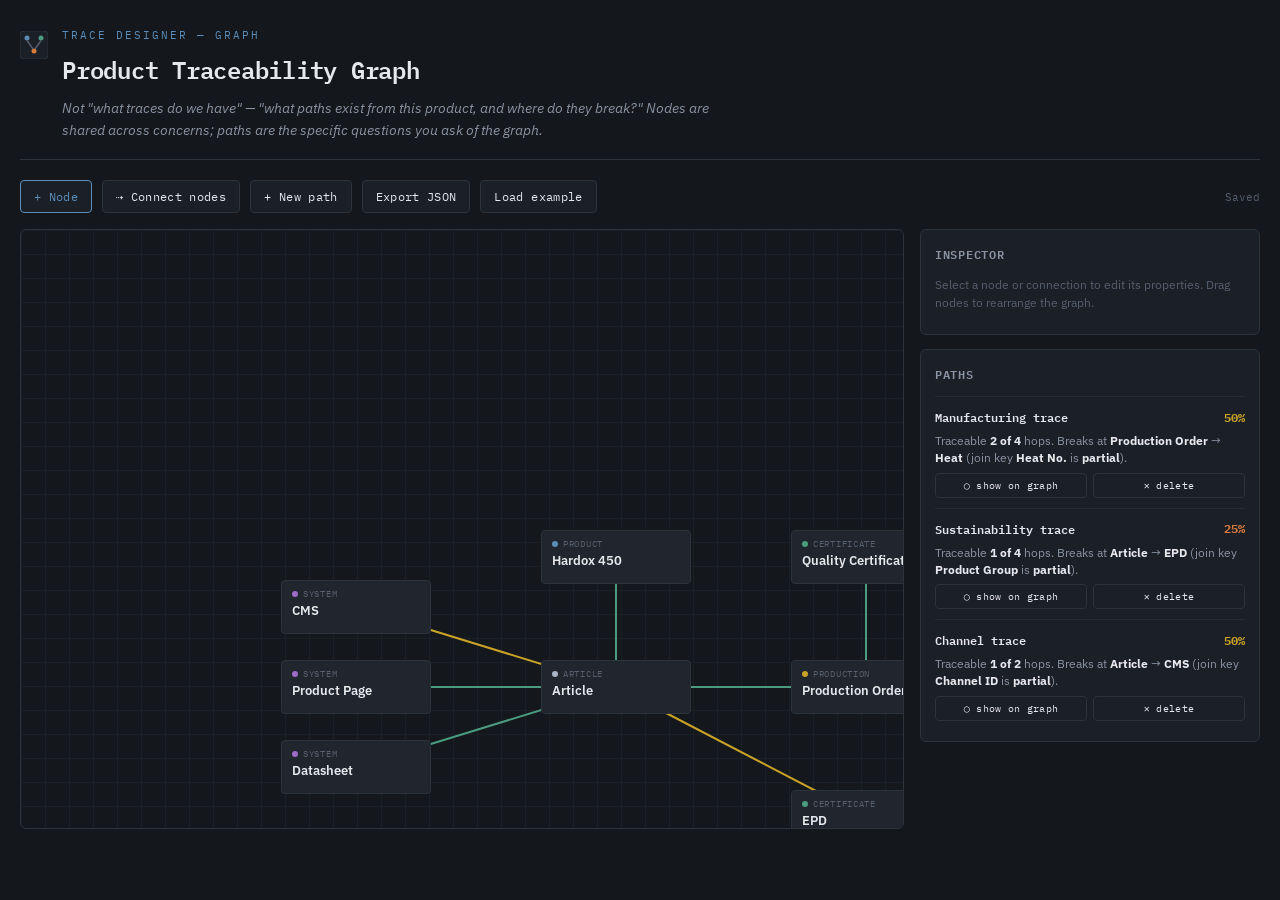
==== index.html @ ad14f05a "tool version 1" ====
<!DOCTYPE html>
<html lang="en">
<head>
<meta charset="UTF-8">
<meta name="viewport" content="width=device-width, initial-scale=1.0">
<meta name="robots" content="noindex, nofollow">
<title>Product Traceability Designer</title>
<link rel="preconnect" href="https://fonts.googleapis.com">
<link href="https://fonts.googleapis.com/css2?family=IBM+Plex+Mono:wght@400;500;600;700&family=IBM+Plex+Sans:wght@400;500;600&display=swap" rel="stylesheet">
<link rel="stylesheet" href="css/styles.css">
<link rel="icon" href="assets/logo.svg">
</head>
<body>
<div class="app">
  <header class="letterhead">
    <img class="logo" src="assets/logo.svg" alt="">
    <div>
      <div class="eyebrow">Trace Designer — Graph</div>
      <h1>Product Traceability Graph</h1>
      <p class="question">Not "what traces do we have" — "what paths exist from this product, and where do they break?" Nodes are shared across concerns; paths are the specific questions you ask of the graph.</p>
    </div>
  </header>

  <div class="toolbar">
    <button id="addNodeBtn" class="btn-primary">+ Node</button>
    <button id="connectBtn">⇢ Connect nodes</button>
    <button id="newPathBtn">+ New path</button>
    <button id="exportBtn">Export JSON</button>
    <button id="resetBtn">Load example</button>
    <span class="hint" id="modeHint"></span>
    <span class="save-status" id="saveStatus">Saved</span>
  </div>

  <div class="layout">
    <div id="canvasWrap">
      <div id="canvasInner">
        <svg id="svg"></svg>
        <div id="nodesLayer"></div>
      </div>
    </div>

    <aside>
      <div class="panel" id="inspectorPanel"></div>
      <div class="panel" id="pathsPanel"></div>
    </aside>
  </div>
</div>

<script type="module" src="js/app.js"></script>
</body>
</html>
---- css/styles.css ----
:root {
  --bg: #14171C; --panel: #1B1F26; --panel-raised: #21262E; --line: #2D333B; --line-soft: #262B33;
  --text: #E6E8EB; --text-muted: #8B94A3; --text-faint: #565F6D;
  --traced: #4A9B7F; --traced-bg: rgba(74,155,127,0.14);
  --partial: #C9A227; --partial-bg: rgba(201,162,39,0.14);
  --gap: #D97A3D; --gap-bg: rgba(217,122,61,0.16);
  --unknown: #5B6472; --unknown-bg: rgba(91,100,114,0.16);
  --accent: #5B8DB8;
}
* { box-sizing: border-box; }
html, body { margin: 0; background: var(--bg); color: var(--text); font-family: 'IBM Plex Sans', sans-serif; }
::selection { background: var(--accent); color: #0D0F12; }
.app { max-width: 1400px; margin: 0 auto; padding: 28px 20px 60px; }

.letterhead { border-bottom: 1px solid var(--line); padding-bottom: 18px; margin-bottom: 20px; display: flex; align-items: flex-start; gap: 14px; }
.letterhead .logo { width: 28px; height: 28px; margin-top: 3px; flex: 0 0 auto; }
.eyebrow { font-family: 'IBM Plex Mono', monospace; font-size: 11px; letter-spacing: .18em; color: var(--accent); text-transform: uppercase; margin-bottom: 8px; }
h1 { font-family: 'IBM Plex Mono', monospace; font-weight: 600; font-size: 24px; margin: 0 0 10px; letter-spacing: -0.01em; }
.question { font-size: 13.5px; line-height: 1.6; color: var(--text-muted); max-width: 680px; margin: 0; font-style: italic; }

.toolbar { display: flex; align-items: center; gap: 10px; margin-bottom: 16px; flex-wrap: wrap; }
button { font-family: 'IBM Plex Mono', monospace; font-size: 11.5px; letter-spacing: .03em; background: var(--panel); color: var(--text); border: 1px solid var(--line); border-radius: 4px; padding: 8px 13px; cursor: pointer; transition: border-color .15s, background .15s; }
button:hover { border-color: var(--accent); background: var(--panel-raised); }
button:focus-visible, input:focus-visible, select:focus-visible, textarea:focus-visible { outline: 2px solid var(--accent); outline-offset: 1px; }
.btn-primary { border-color: var(--accent); color: var(--accent); }
.btn-active { border-color: var(--gap); color: var(--gap); background: var(--gap-bg); }
.save-status { margin-left: auto; font-family: 'IBM Plex Mono', monospace; font-size: 11px; color: var(--text-faint); }
.hint { font-family: 'IBM Plex Mono', monospace; font-size: 11px; color: var(--gap); align-self: center; }

.layout { display: flex; gap: 16px; align-items: flex-start; }
#canvasWrap {
  flex: 1; min-width: 0; height: 600px; overflow: auto; border: 1px solid var(--line); border-radius: 6px;
  background:
    linear-gradient(var(--panel) 1px, transparent 1px) 0 0/24px 24px,
    linear-gradient(90deg, var(--panel) 1px, transparent 1px) 0 0/24px 24px,
    var(--bg);
}
#canvasInner { position: relative; width: 1300px; height: 760px; }
svg { position: absolute; top: 0; left: 0; width: 100%; height: 100%; z-index: 0; }

.node {
  position: absolute; width: 150px; min-height: 54px; background: var(--panel-raised);
  border: 1px solid var(--line); border-radius: 4px; padding: 7px 10px; z-index: 1; cursor: grab;
  user-select: none;
}
.node:active { cursor: grabbing; }
.node .n-type { font-family: 'IBM Plex Mono', monospace; font-size: 9px; letter-spacing: .08em; text-transform: uppercase; display: flex; align-items: center; gap: 5px; color: var(--text-faint); margin-bottom: 3px; }
.n-dot { width: 6px; height: 6px; border-radius: 50%; flex: 0 0 auto; }
.node .n-label { font-size: 12.5px; font-weight: 600; line-height: 1.3; color: var(--text); }
.node.selected { border-color: var(--accent); box-shadow: 0 0 0 1px var(--accent); }
.node.pending-connect { border-color: var(--gap); border-style: dashed; box-shadow: 0 0 0 1px var(--gap); }
.node.dimmed { opacity: .28; }
.node.in-path { border-color: var(--accent); box-shadow: 0 0 0 1px var(--accent); }
.node .n-order {
  position: absolute; top: -9px; left: -9px; width: 20px; height: 20px; border-radius: 50%; background: var(--accent);
  color: #0D0F12; font-family: 'IBM Plex Mono', monospace; font-size: 10px; font-weight: 700;
  display: flex; align-items: center; justify-content: center;
}

.edge-hit { fill: none; stroke: transparent; stroke-width: 14; cursor: pointer; }
.edge-line { fill: none; stroke-width: 2; pointer-events: none; transition: opacity .15s; }
.edge-line.selected { stroke-width: 3; }
.edge-line.in-path { stroke-width: 3.5; }
.edge-line.dimmed { opacity: .18; }
.edge-status-traced { stroke: var(--traced); }
.edge-status-partial { stroke: var(--partial); }
.edge-status-gap { stroke: var(--gap); }
.edge-status-unknown { stroke: var(--unknown); stroke-dasharray: 5 4; }

aside { width: 340px; flex: 0 0 340px; display: flex; flex-direction: column; gap: 14px; }
.panel { border: 1px solid var(--line); border-radius: 6px; background: var(--panel); padding: 14px 14px 10px; }
.panel h2 { font-family: 'IBM Plex Mono', monospace; font-size: 12px; letter-spacing: .06em; text-transform: uppercase; color: var(--text-muted); margin: 0 0 12px; font-weight: 600; }
.field { margin-bottom: 10px; }
.field label { display: block; font-family: 'IBM Plex Mono', monospace; font-size: 10px; color: var(--text-faint); letter-spacing: .04em; margin-bottom: 4px; text-transform: uppercase; }
.field input, .field select, .field textarea { width: 100%; background: var(--panel-raised); border: 1px solid var(--line-soft); border-radius: 3px; color: var(--text); font-family: 'IBM Plex Sans', sans-serif; font-size: 12.5px; padding: 6px 8px; }
.field textarea { resize: vertical; min-height: 44px; font-family: 'IBM Plex Sans', sans-serif; }
.empty-note { font-size: 12px; color: var(--text-faint); line-height: 1.5; }
.del-btn { font-size: 11px; color: var(--gap); border-color: var(--gap); width: 100%; margin-top: 2px; }

.path-row { border-top: 1px solid var(--line-soft); padding: 10px 0; }
.path-row:first-child { border-top: none; }
.path-name-row { display: flex; align-items: center; gap: 8px; margin-bottom: 5px; }
.path-name { font-family: 'IBM Plex Mono', monospace; font-size: 12px; font-weight: 600; flex: 1; }
.path-score { font-family: 'IBM Plex Mono', monospace; font-size: 12px; font-weight: 700; }
.path-detail { font-size: 11.5px; line-height: 1.5; color: var(--text-muted); margin-bottom: 6px; }
.path-detail b { color: var(--text); }
.path-actions { display: flex; gap: 6px; }
.path-actions button { font-size: 10px; padding: 5px 9px; flex: 1; }

.draft-box { border: 1px dashed var(--gap); border-radius: 5px; padding: 10px; margin-bottom: 10px; }
.draft-box input { width: 100%; margin-bottom: 8px; }
.draft-list { font-family: 'IBM Plex Mono', monospace; font-size: 11px; color: var(--text-muted); margin-bottom: 8px; line-height: 1.6; }
.draft-actions { display: flex; gap: 6px; }
.draft-actions button { flex: 1; font-size: 11px; }

@media (max-width: 980px) {
  .layout { flex-direction: column; }
  aside { width: 100%; flex: none; }
  #canvasWrap { height: 460px; }
}
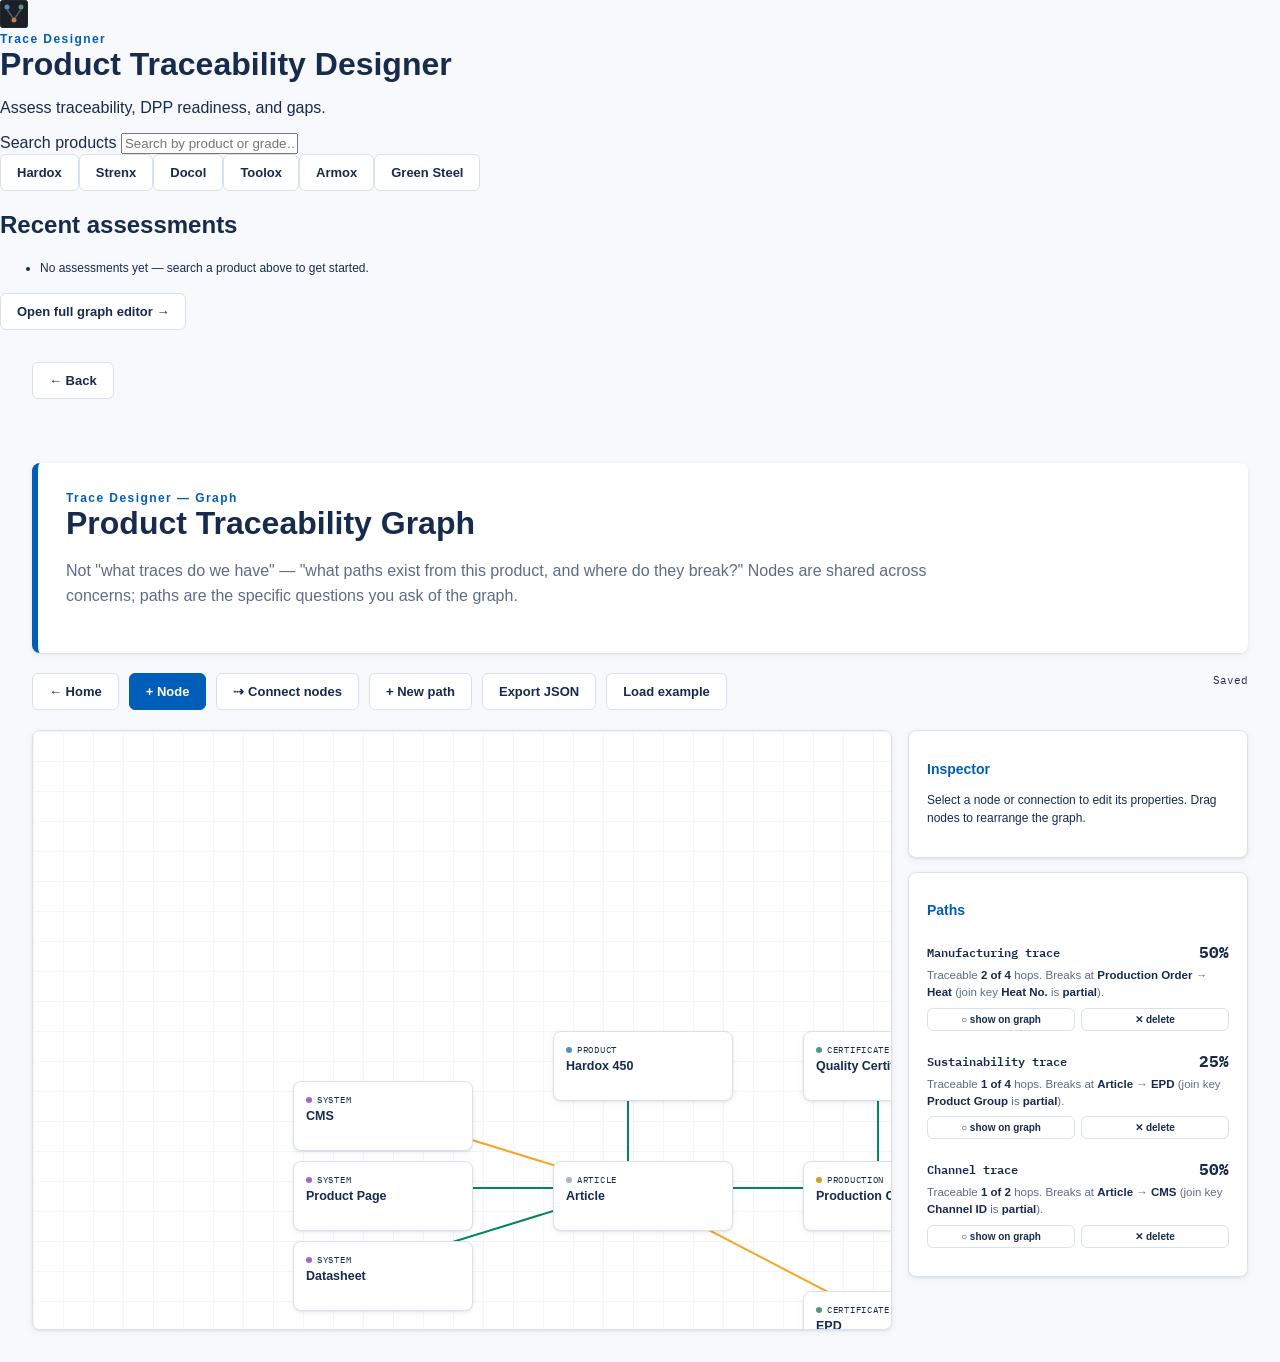
==== commit d99321ba: "new first screen" ====
--- a/index.html
+++ b/index.html
@@ -11,38 +11,78 @@
 <link rel="icon" href="assets/logo.svg">
 </head>
 <body>
-<div class="app">
-  <header class="letterhead">
+
+<!-- HOME: assessment-first landing screen -->
+<div id="homeView" class="view">
+  <header class="hero">
     <img class="logo" src="assets/logo.svg" alt="">
     <div>
-      <div class="eyebrow">Trace Designer — Graph</div>
-      <h1>Product Traceability Graph</h1>
-      <p class="question">Not "what traces do we have" — "what paths exist from this product, and where do they break?" Nodes are shared across concerns; paths are the specific questions you ask of the graph.</p>
+      <div class="eyebrow">Trace Designer</div>
+      <h1>Product Traceability Designer</h1>
+      <p class="tagline">Assess traceability, DPP readiness, and gaps.</p>
     </div>
   </header>
 
-  <div class="toolbar">
-    <button id="addNodeBtn" class="btn-primary">+ Node</button>
-    <button id="connectBtn">⇢ Connect nodes</button>
-    <button id="newPathBtn">+ New path</button>
-    <button id="exportBtn">Export JSON</button>
-    <button id="resetBtn">Load example</button>
-    <span class="hint" id="modeHint"></span>
-    <span class="save-status" id="saveStatus">Saved</span>
+  <div class="search-block">
+    <label for="productSearch">Search products</label>
+    <input id="productSearch" type="text" placeholder="Search by product or grade…" autocomplete="off">
+    <div id="familyChips" class="chip-row"></div>
+    <div id="searchResults" class="result-list"></div>
   </div>
 
-  <div class="layout">
-    <div id="canvasWrap">
-      <div id="canvasInner">
-        <svg id="svg"></svg>
-        <div id="nodesLayer"></div>
+  <div class="recent-block">
+    <h2>Recent assessments</h2>
+    <ul id="recentList" class="recent-list"></ul>
+  </div>
+
+  <div class="home-footer">
+    <button id="openGraphDirectBtn">Open full graph editor →</button>
+  </div>
+</div>
+
+<!-- ASSESSMENT: score cards for one product -->
+<div id="assessmentView" class="view hidden">
+  <div class="app">
+    <button id="backHomeBtn" class="back-btn">← Back</button>
+    <div id="assessmentContent"></div>
+  </div>
+</div>
+
+<!-- GRAPH: the editor, reached from assessment (or directly, if you want) -->
+<div id="graphView" class="view hidden">
+  <div class="app">
+    <header class="letterhead">
+      <div>
+        <div class="eyebrow">Trace Designer — Graph</div>
+        <h1>Product Traceability Graph</h1>
+        <p class="question">Not "what traces do we have" — "what paths exist from this product, and where do they break?" Nodes are shared across concerns; paths are the specific questions you ask of the graph.</p>
       </div>
+    </header>
+
+    <div class="toolbar">
+      <button id="backToHomeBtn" class="back-btn">← Home</button>
+      <button id="addNodeBtn" class="btn-primary">+ Node</button>
+      <button id="connectBtn">⇢ Connect nodes</button>
+      <button id="newPathBtn">+ New path</button>
+      <button id="exportBtn">Export JSON</button>
+      <button id="resetBtn">Load example</button>
+      <span class="hint" id="modeHint"></span>
+      <span class="save-status" id="saveStatus">Saved</span>
     </div>
 
-    <aside>
-      <div class="panel" id="inspectorPanel"></div>
-      <div class="panel" id="pathsPanel"></div>
-    </aside>
+    <div class="layout">
+      <div id="canvasWrap">
+        <div id="canvasInner">
+          <svg id="svg"></svg>
+          <div id="nodesLayer"></div>
+        </div>
+      </div>
+
+      <aside>
+        <div class="panel" id="inspectorPanel"></div>
+        <div class="panel" id="pathsPanel"></div>
+      </aside>
+    </div>
   </div>
 </div>
 
--- a/css/styles.css
+++ b/css/styles.css
@@ -1,56 +1,159 @@
 :root {
-  --bg: #14171C; --panel: #1B1F26; --panel-raised: #21262E; --line: #2D333B; --line-soft: #262B33;
-  --text: #E6E8EB; --text-muted: #8B94A3; --text-faint: #565F6D;
-  --traced: #4A9B7F; --traced-bg: rgba(74,155,127,0.14);
-  --partial: #C9A227; --partial-bg: rgba(201,162,39,0.14);
-  --gap: #D97A3D; --gap-bg: rgba(217,122,61,0.16);
-  --unknown: #5B6472; --unknown-bg: rgba(91,100,114,0.16);
-  --accent: #5B8DB8;
+  /* SSAB-inspired palette */
+  --ssab-blue: #005EB8;
+  --ssab-blue-dark: #004A91;
+  --ssab-blue-light: #EAF3FB;
+
+  --success: #00875A;
+  --warning: #F5A623;
+  --danger: #D14343;
+  --neutral: #7A869A;
+
+  --bg: #F7F9FC;
+  --surface: #FFFFFF;
+  --surface-alt: #F3F5F8;
+
+  --border: #D9E2EC;
+  --border-strong: #BCCCDC;
+
+  --text: #172B4D;
+  --text-muted: #5E6C84;
+  --text-light: #7A869A;
+
+  --shadow:
+    0 1px 2px rgba(9,30,66,0.08),
+    0 2px 8px rgba(9,30,66,0.05);
+
+  --radius: 8px;
 }
 * { box-sizing: border-box; }
-html, body { margin: 0; background: var(--bg); color: var(--text); font-family: 'IBM Plex Sans', sans-serif; }
+html, body {
+  margin: 0;
+  background: var(--bg);
+  color: var(--text);
+  font-family: "Segoe UI", Arial, sans-serif;
+}
 ::selection { background: var(--accent); color: #0D0F12; }
-.app { max-width: 1400px; margin: 0 auto; padding: 28px 20px 60px; }
-
-.letterhead { border-bottom: 1px solid var(--line); padding-bottom: 18px; margin-bottom: 20px; display: flex; align-items: flex-start; gap: 14px; }
+.app {
+  max-width: 1600px;
+  margin: 0 auto;
+  padding: 32px;
+}
+
+.letterhead {
+  background: white;
+  border-radius: var(--radius);
+  padding: 28px;
+  margin-bottom: 20px;
+  box-shadow: var(--shadow);
+  border-left: 6px solid var(--ssab-blue);
+}
 .letterhead .logo { width: 28px; height: 28px; margin-top: 3px; flex: 0 0 auto; }
-.eyebrow { font-family: 'IBM Plex Mono', monospace; font-size: 11px; letter-spacing: .18em; color: var(--accent); text-transform: uppercase; margin-bottom: 8px; }
-h1 { font-family: 'IBM Plex Mono', monospace; font-weight: 600; font-size: 24px; margin: 0 0 10px; letter-spacing: -0.01em; }
-.question { font-size: 13.5px; line-height: 1.6; color: var(--text-muted); max-width: 680px; margin: 0; font-style: italic; }
-
-.toolbar { display: flex; align-items: center; gap: 10px; margin-bottom: 16px; flex-wrap: wrap; }
-button { font-family: 'IBM Plex Mono', monospace; font-size: 11.5px; letter-spacing: .03em; background: var(--panel); color: var(--text); border: 1px solid var(--line); border-radius: 4px; padding: 8px 13px; cursor: pointer; transition: border-color .15s, background .15s; }
-button:hover { border-color: var(--accent); background: var(--panel-raised); }
+.eyebrow {
+  color: var(--ssab-blue);
+  font-size: 12px;
+  font-weight: 700;
+  letter-spacing: 0.12em;
+}
+h1 {
+  font-size: 32px;
+  font-weight: 700;
+  color: var(--text);
+  margin: 0 0 8px 0;
+}
+.question {
+  color: var(--text-muted);
+  max-width: 900px;
+  line-height: 1.6;
+}
+
+.toolbar { display: flex; gap: 10px; margin-bottom: 20px; flex-wrap: wrap; }
+button {
+  background: white;
+  color: var(--text);
+  border: 1px solid var(--border);
+  border-radius: 6px;
+  padding: 10px 16px;
+  cursor: pointer;
+  transition: all .2s ease;
+  font-size: 13px;
+  font-weight: 600;
+}
+
+button:hover {
+  border-color: var(--ssab-blue);
+}
+
 button:focus-visible, input:focus-visible, select:focus-visible, textarea:focus-visible { outline: 2px solid var(--accent); outline-offset: 1px; }
-.btn-primary { border-color: var(--accent); color: var(--accent); }
-.btn-active { border-color: var(--gap); color: var(--gap); background: var(--gap-bg); }
+
+.btn-primary {
+  background: var(--ssab-blue);
+  color: white;
+  border-color: var(--ssab-blue);
+}
+
+.btn-primary:hover {
+  background: var(--ssab-blue-dark);
+}
+
+.btn-active {
+  background: var(--ssab-blue-light);
+  color: var(--ssab-blue);
+  border-color: var(--ssab-blue);
+}
+
 .save-status { margin-left: auto; font-family: 'IBM Plex Mono', monospace; font-size: 11px; color: var(--text-faint); }
 .hint { font-family: 'IBM Plex Mono', monospace; font-size: 11px; color: var(--gap); align-self: center; }
 
 .layout { display: flex; gap: 16px; align-items: flex-start; }
 #canvasWrap {
-  flex: 1; min-width: 0; height: 600px; overflow: auto; border: 1px solid var(--line); border-radius: 6px;
+  flex: 1; min-width: 0; height: 600px; overflow: auto;
+  background: white;
+  border: 1px solid var(--border);
+  border-radius: var(--radius);
+  box-shadow: var(--shadow);
+}
+
+#canvasInner {
+  position: relative; width: 1300px; height: 760px;
   background:
-    linear-gradient(var(--panel) 1px, transparent 1px) 0 0/24px 24px,
-    linear-gradient(90deg, var(--panel) 1px, transparent 1px) 0 0/24px 24px,
-    var(--bg);
-}
-#canvasInner { position: relative; width: 1300px; height: 760px; }
+    linear-gradient(#f3f5f8 1px, transparent 1px),
+    linear-gradient(90deg, #f3f5f8 1px, transparent 1px);
+  background-size: 30px 30px;
+}
+
 svg { position: absolute; top: 0; left: 0; width: 100%; height: 100%; z-index: 0; }
 
 .node {
-  position: absolute; width: 150px; min-height: 54px; background: var(--panel-raised);
-  border: 1px solid var(--line); border-radius: 4px; padding: 7px 10px; z-index: 1; cursor: grab;
+  position: absolute;
+  width: 180px;
+  min-height: 70px;
+  background: white;
+  border: 1px solid var(--border);
+  border-radius: var(--radius);
+  box-shadow: var(--shadow);
+  padding: 12px;
+  z-index: 1;
+  cursor: grab;
   user-select: none;
+}
+.node:hover {
+  border-color: var(--ssab-blue);
 }
 .node:active { cursor: grabbing; }
 .node .n-type { font-family: 'IBM Plex Mono', monospace; font-size: 9px; letter-spacing: .08em; text-transform: uppercase; display: flex; align-items: center; gap: 5px; color: var(--text-faint); margin-bottom: 3px; }
 .n-dot { width: 6px; height: 6px; border-radius: 50%; flex: 0 0 auto; }
 .node .n-label { font-size: 12.5px; font-weight: 600; line-height: 1.3; color: var(--text); }
-.node.selected { border-color: var(--accent); box-shadow: 0 0 0 1px var(--accent); }
+.node.selected {
+  border-color: var(--ssab-blue);
+  box-shadow:
+    0 0 0 3px rgba(0,94,184,.15);
+}
 .node.pending-connect { border-color: var(--gap); border-style: dashed; box-shadow: 0 0 0 1px var(--gap); }
 .node.dimmed { opacity: .28; }
-.node.in-path { border-color: var(--accent); box-shadow: 0 0 0 1px var(--accent); }
+.node.in-path {
+  border-left: 5px solid var(--ssab-blue);
+}
 .node .n-order {
   position: absolute; top: -9px; left: -9px; width: 20px; height: 20px; border-radius: 50%; background: var(--accent);
   color: #0D0F12; font-family: 'IBM Plex Mono', monospace; font-size: 10px; font-weight: 700;
@@ -62,14 +165,46 @@
 .edge-line.selected { stroke-width: 3; }
 .edge-line.in-path { stroke-width: 3.5; }
 .edge-line.dimmed { opacity: .18; }
-.edge-status-traced { stroke: var(--traced); }
-.edge-status-partial { stroke: var(--partial); }
-.edge-status-gap { stroke: var(--gap); }
-.edge-status-unknown { stroke: var(--unknown); stroke-dasharray: 5 4; }
+.edge-status-traced { stroke: var(--success); }
+.edge-status-partial { stroke: var(--warning); }
+.edge-status-gap { stroke: var(--danger); }
+.edge-status-unknown { stroke: var(--neutral); stroke-dasharray: 6 6; }
 
 aside { width: 340px; flex: 0 0 340px; display: flex; flex-direction: column; gap: 14px; }
-.panel { border: 1px solid var(--line); border-radius: 6px; background: var(--panel); padding: 14px 14px 10px; }
-.panel h2 { font-family: 'IBM Plex Mono', monospace; font-size: 12px; letter-spacing: .06em; text-transform: uppercase; color: var(--text-muted); margin: 0 0 12px; font-weight: 600; }
+.panel {
+  background: white;
+  border: 1px solid var(--border);
+  border-radius: var(--radius);
+  box-shadow: var(--shadow);
+  padding: 18px;
+}
+
+.panel h2 {
+  color: var(--ssab-blue);
+  font-size: 14px;
+  margin-bottom: 14px;
+}
+
+.metric-card {
+  background: white;
+  border-radius: var(--radius);
+  border: 1px solid var(--border);
+
+  padding: 16px;
+  box-shadow: var(--shadow);
+}
+
+.metric-value {
+  font-size: 32px;
+  font-weight: 700;
+  color: var(--ssab-blue);
+}
+
+.metric-label {
+  color: var(--text-muted);
+  font-size: 12px;
+}
+
 .field { margin-bottom: 10px; }
 .field label { display: block; font-family: 'IBM Plex Mono', monospace; font-size: 10px; color: var(--text-faint); letter-spacing: .04em; margin-bottom: 4px; text-transform: uppercase; }
 .field input, .field select, .field textarea { width: 100%; background: var(--panel-raised); border: 1px solid var(--line-soft); border-radius: 3px; color: var(--text); font-family: 'IBM Plex Sans', sans-serif; font-size: 12.5px; padding: 6px 8px; }
@@ -81,7 +216,10 @@
 .path-row:first-child { border-top: none; }
 .path-name-row { display: flex; align-items: center; gap: 8px; margin-bottom: 5px; }
 .path-name { font-family: 'IBM Plex Mono', monospace; font-size: 12px; font-weight: 600; flex: 1; }
-.path-score { font-family: 'IBM Plex Mono', monospace; font-size: 12px; font-weight: 700; }
+.path-score { font-family: 'IBM Plex Mono', monospace; font-size: 16px; font-weight: 700; }
+.score-good { color: var(--success); }
+.score-medium { color: var(--warning); }
+.score-poor { color: var(--danger); }
 .path-detail { font-size: 11.5px; line-height: 1.5; color: var(--text-muted); margin-bottom: 6px; }
 .path-detail b { color: var(--text); }
 .path-actions { display: flex; gap: 6px; }
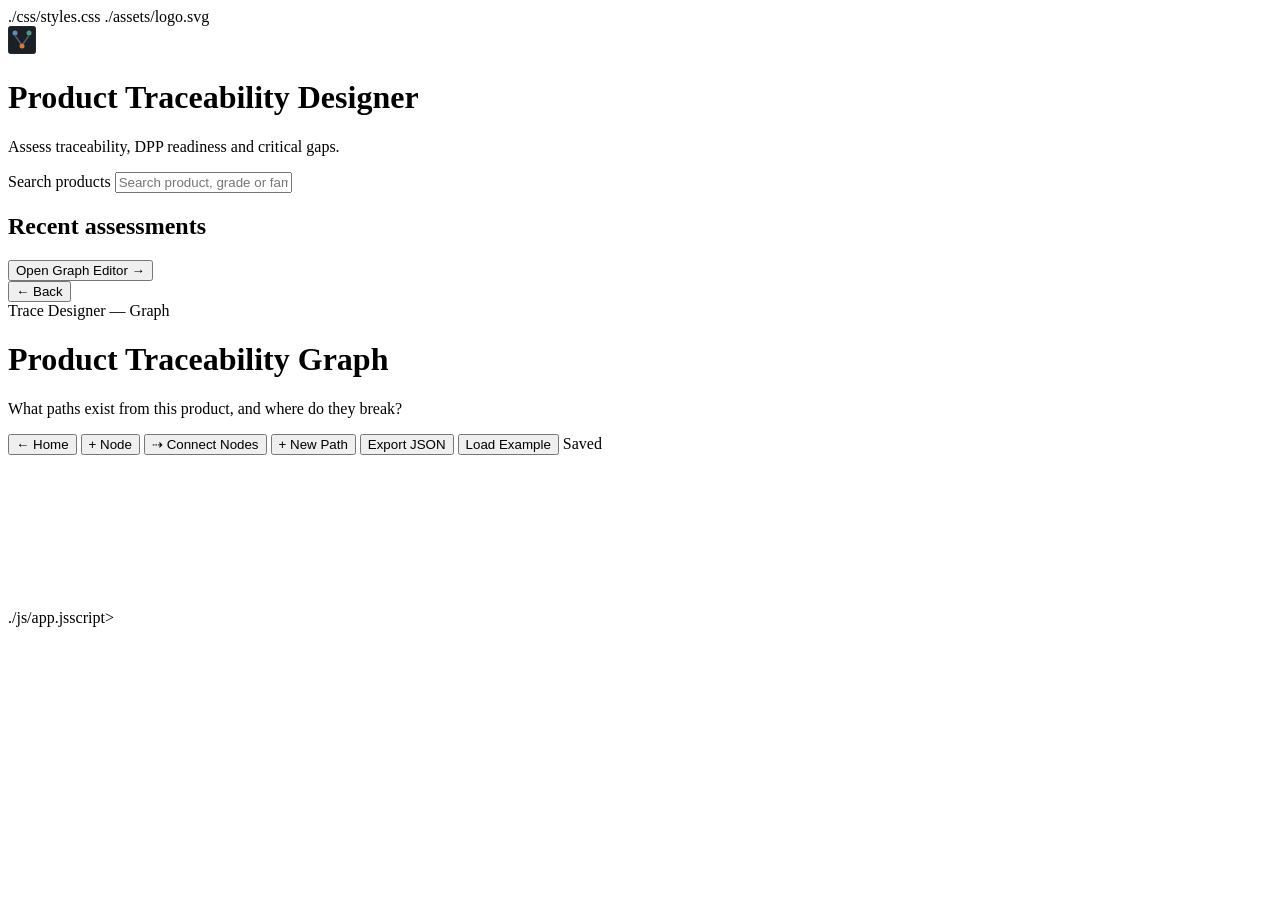
==== commit 534d4dea: "fixed styles" ====
--- a/index.html
+++ b/index.html
@@ -1,91 +1,212 @@
 <!DOCTYPE html>
 <html lang="en">
 <head>
-<meta charset="UTF-8">
-<meta name="viewport" content="width=device-width, initial-scale=1.0">
-<meta name="robots" content="noindex, nofollow">
-<title>Product Traceability Designer</title>
-<link rel="preconnect" href="https://fonts.googleapis.com">
-<link href="https://fonts.googleapis.com/css2?family=IBM+Plex+Mono:wght@400;500;600;700&family=IBM+Plex+Sans:wght@400;500;600&display=swap" rel="stylesheet">
-<link rel="stylesheet" href="css/styles.css">
-<link rel="icon" href="assets/logo.svg">
+  <meta charset="UTF-8">
+  <meta name="viewport" content="width=device-width, initial-scale=1.0">
+  <meta name="robots" content="noindex,nofollow">
+
+  <title>Product Traceability Designer</title>
+
+  <link rel="preconnect" href="https://fonts.googleapis.com">
+  <link href="https://fonts.googleapis.com/css2?family=IBM+Plex+Mono:wght@400;500;600;700&family=IBM+Plex+Sans:wght@400;500;600&display=swap" rel="stylesheet">
+
+  ./css/styles.css
+  ./assets/logo.svg
 </head>
+
 <body>
 
-<!-- HOME: assessment-first landing screen -->
-<div id="homeView" class="view">
-  <header class="hero">
-    <img class="logo" src="assets/logo.svg" alt="">
-    <div>
-      <div class="eyebrow">Trace Designer</div>
-      <h1>Product Traceability Designer</h1>
-      <p class="tagline">Assess traceability, DPP readiness, and gaps.</p>
+  <!-- HOME -->
+
+  <main id="homeView" class="view">
+
+    <div class="page-container">
+
+      <header class="hero">
+
+        <img class="logo"
+             src="./assets/logo.svg"
+             alt="">
+
+        <div          Trace Designer
+          </div>
+
+          <h1>
+            Product Traceability Designer
+          </h1>
+
+          <p class="tagline">
+            Assess traceability, DPP readiness and critical gaps.
+          </p>
+
+        </div>
+
+      </header>
+
+      <section class="search-block">
+
+        <label for="productSearch">
+          Search products
+        </label>
+
+        <input
+          id="productSearch"
+          type="text"
+          placeholder="Search product, grade or family..."
+          autocomplete="off">
+
+        <div id="familyChips"
+             class="chip-row">
+        </div>
+
+        <div id="searchResults"
+             class="result-list">
+        </div>
+
+      </section>
+
+      <section class="recent-block">
+
+        <h2>
+          Recent assessments
+        </h2>
+
+        <ul id="recentList"
+            class="recent-list">
+        </ul>
+
+      </section>
+
+      <footer class="home-footer">
+
+        <button id="openGraphDirectBtn">
+          Open Graph Editor →
+        </button>
+
+      </footer>
+
     </div>
-  </header>
-
-  <div class="search-block">
-    <label for="productSearch">Search products</label>
-    <input id="productSearch" type="text" placeholder="Search by product or grade…" autocomplete="off">
-    <div id="familyChips" class="chip-row"></div>
-    <div id="searchResults" class="result-list"></div>
-  </div>
-
-  <div class="recent-block">
-    <h2>Recent assessments</h2>
-    <ul id="recentList" class="recent-list"></ul>
-  </div>
-
-  <div class="home-footer">
-    <button id="openGraphDirectBtn">Open full graph editor →</button>
-  </div>
-</div>
-
-<!-- ASSESSMENT: score cards for one product -->
-<div id="assessmentView" class="view hidden">
-  <div class="app">
-    <button id="backHomeBtn" class="back-btn">← Back</button>
-    <div id="assessmentContent"></div>
-  </div>
-</div>
-
-<!-- GRAPH: the editor, reached from assessment (or directly, if you want) -->
-<div id="graphView" class="view hidden">
-  <div class="app">
-    <header class="letterhead">
-      <div>
-        <div class="eyebrow">Trace Designer — Graph</div>
-        <h1>Product Traceability Graph</h1>
-        <p class="question">Not "what traces do we have" — "what paths exist from this product, and where do they break?" Nodes are shared across concerns; paths are the specific questions you ask of the graph.</p>
+
+  </main>
+
+  <!-- ASSESSMENT -->
+
+  <main id="assessmentView"
+        class="view hidden">
+
+    <div class="app">
+
+      <button id="backHomeBtn"
+              class="back-btn">
+        ← Back
+      </button>
+
+      <div id="assessmentContent">
       </div>
-    </header>
-
-    <div class="toolbar">
-      <button id="backToHomeBtn" class="back-btn">← Home</button>
-      <button id="addNodeBtn" class="btn-primary">+ Node</button>
-      <button id="connectBtn">⇢ Connect nodes</button>
-      <button id="newPathBtn">+ New path</button>
-      <button id="exportBtn">Export JSON</button>
-      <button id="resetBtn">Load example</button>
-      <span class="hint" id="modeHint"></span>
-      <span class="save-status" id="saveStatus">Saved</span>
+
     </div>
 
-    <div class="layout">
-      <div id="canvasWrap">
-        <div id="canvasInner">
-          <svg id="svg"></svg>
-          <div id="nodesLayer"></div>
-        </div>
+  </main>
+
+  <!-- GRAPH -->
+
+  <main id="graphView"
+        class="view hidden">
+
+    <div class="app">
+
+      <header class="letterhead">
+
+        <div>
+
+          <div class="eyebrow">
+            Trace Designer — Graph
+          </div>
+
+          <h1>
+            Product Traceability Graph
+          </h1>
+
+          <p class="question">
+            What paths exist from this product, and where do they break?
+          </p>
+
+        </div>
+
+      </header>
+
+      <div class="toolbar">
+
+        <button id="backToHomeBtn"
+                class="back-btn">
+          ← Home
+        </button>
+
+        <button id="addNodeBtn"
+                class="btn-primary">
+          + Node
+        </button>
+
+        <button id="connectBtn">
+          ⇢ Connect Nodes
+        </button>
+
+        <button id="newPathBtn">
+          + New Path
+        </button>
+
+        <button id="exportBtn">
+          Export JSON
+        </button>
+
+        <button id="resetBtn">
+          Load Example
+        </button>
+
+        <span id="modeHint"
+              class="hint">
+        </span>
+
+        <span id="saveStatus"
+              class="save-status">
+          Saved
+        </span>
+
       </div>
 
-      <aside>
-        <div class="panel" id="inspectorPanel"></div>
-        <div class="panel" id="pathsPanel"></div>
-      </aside>
+      <div class="layout">
+
+        <div id="canvasWrap">
+
+          <div id="canvasInner">
+
+            <svg id="svg"></svg>
+
+            <div id="nodesLayer"></div>
+
+          </div>
+
+        </div>
+
+        <aside>
+
+          <div id="inspectorPanel"
+               class="panel">
+          </div>
+
+          <div id="pathsPanel"
+               class="panel">
+          </div>
+
+        </aside>
+
+      </div>
+
     </div>
-  </div>
-</div>
-
-<script type="module" src="js/app.js"></script>
+
+  </main>
+
+  ./js/app.jsscript>
+
 </body>
-</html>
+</html>
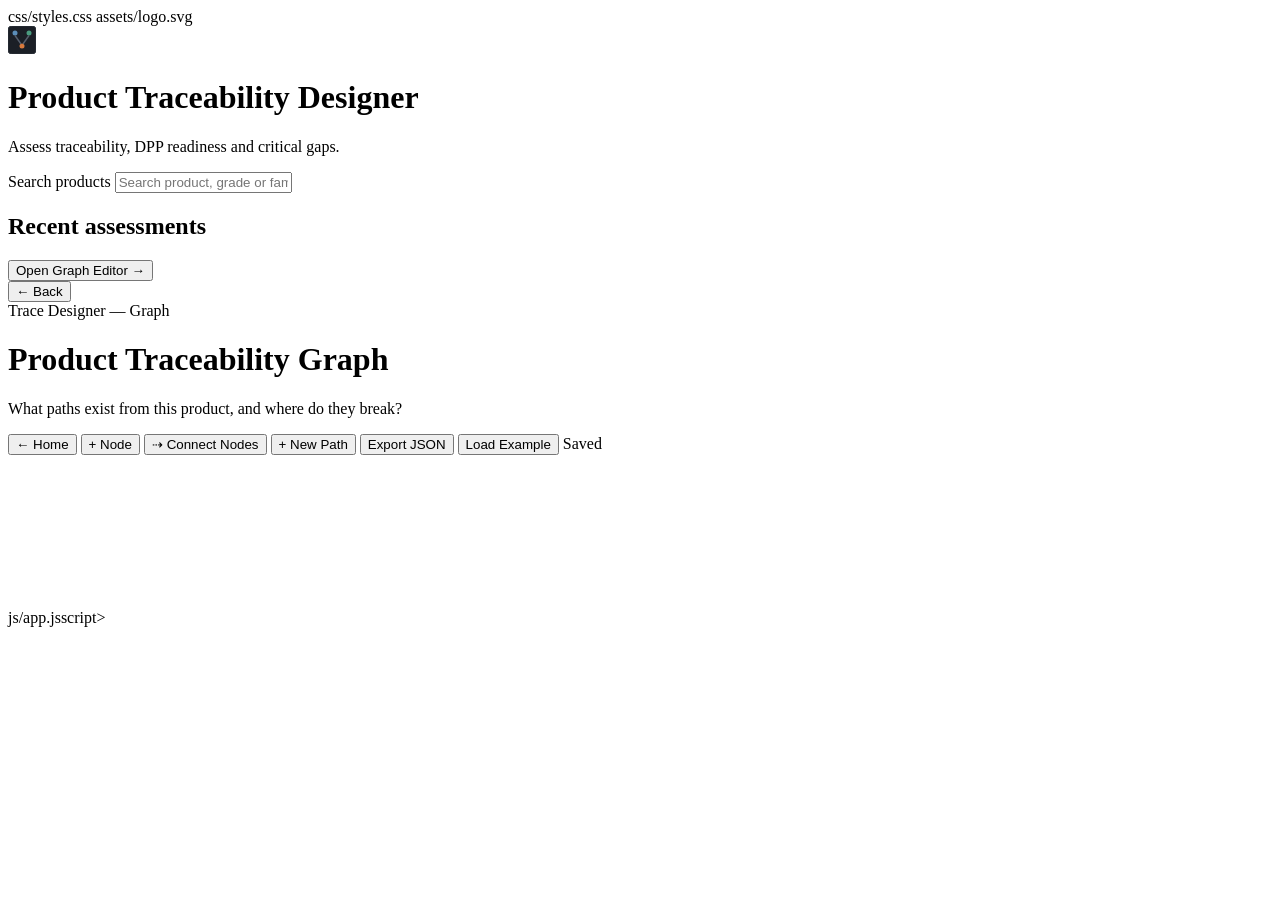
==== commit 01568801: "Update index.html" ====
--- a/index.html
+++ b/index.html
@@ -8,10 +8,13 @@
   <title>Product Traceability Designer</title>
 
   <link rel="preconnect" href="https://fonts.googleapis.com">
-  <link href="https://fonts.googleapis.com/css2?family=IBM+Plex+Mono:wght@400;500;600;700&family=IBM+Plex+Sans:wght@400;500;600&display=swap" rel="stylesheet">
-
-  ./css/styles.css
-  ./assets/logo.svg
+
+  <link href="https://fonts.googleapis.com/css2?family=IBM+Plex+Mono:wght@400;500;600;700&family=IBM+Plex+Sans:wght@400;500;600&display=swap"
+        rel="stylesheet">
+
+  css/styles.css
+
+  assets/logo.svg
 </head>
 
 <body>
@@ -206,7 +209,7 @@
 
   </main>
 
-  ./js/app.jsscript>
+  js/app.jsscript>
 
 </body>
 </html>
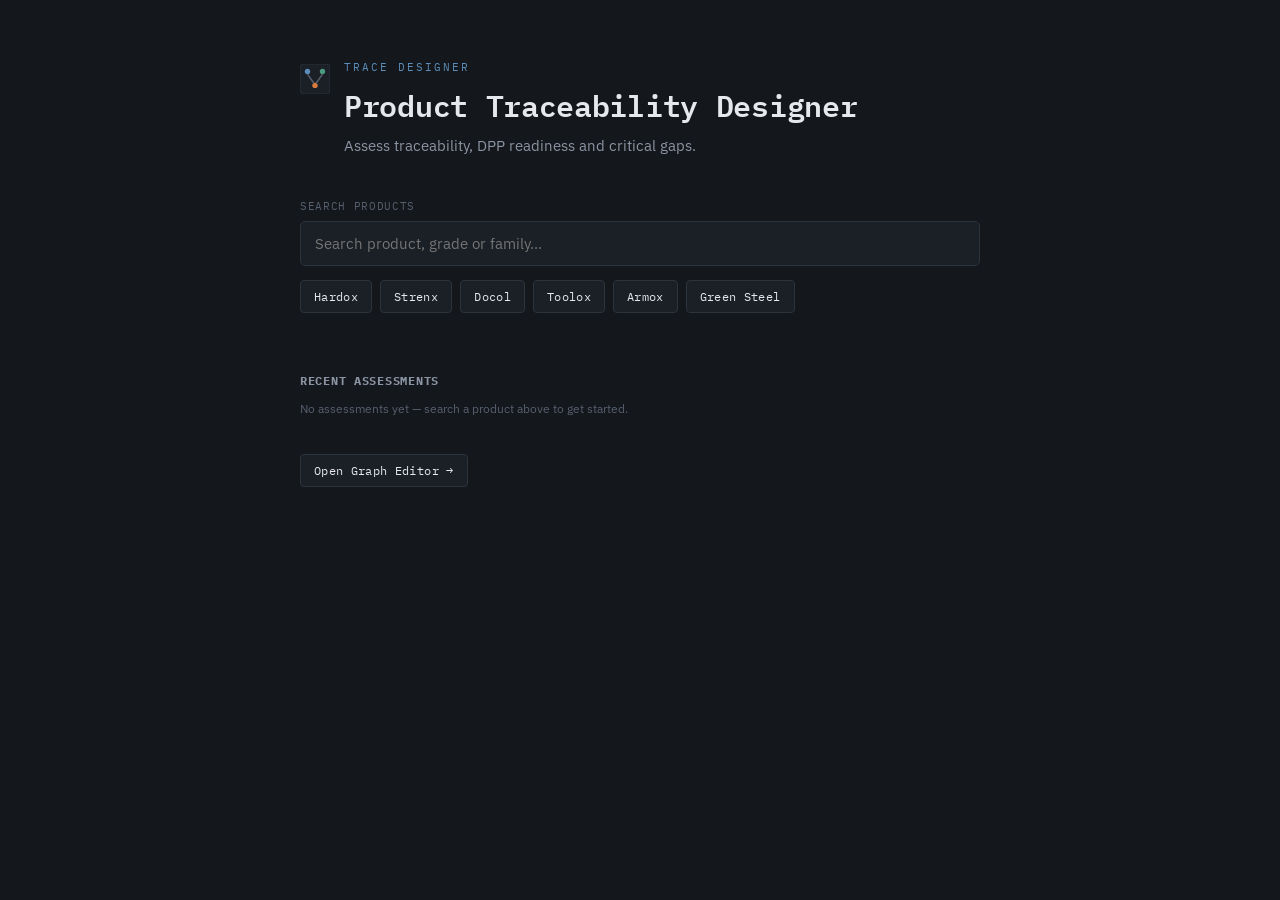
==== commit ac715b58: "fixed the styles" ====
--- a/index.html
+++ b/index.html
@@ -12,9 +12,9 @@
   <link href="https://fonts.googleapis.com/css2?family=IBM+Plex+Mono:wght@400;500;600;700&family=IBM+Plex+Sans:wght@400;500;600&display=swap"
         rel="stylesheet">
 
-  css/styles.css
-
-  assets/logo.svg
+  <link rel="stylesheet" href="css/styles.css">
+
+  <link rel="icon" href="assets/logo.svg">
 </head>
 
 <body>
@@ -31,7 +31,10 @@
              src="./assets/logo.svg"
              alt="">
 
-        <div          Trace Designer
+        <div>
+
+          <div class="eyebrow">
+            Trace Designer
           </div>
 
           <h1>
@@ -209,7 +212,7 @@
 
   </main>
 
-  js/app.jsscript>
+  <script type="module" src="js/app.js"></script>
 
 </body>
-</html>+</html>
--- a/css/styles.css
+++ b/css/styles.css
@@ -0,0 +1,170 @@
+:root {
+  --bg: #14171C; --panel: #1B1F26; --panel-raised: #21262E; --line: #2D333B; --line-soft: #262B33;
+  --text: #E6E8EB; --text-muted: #8B94A3; --text-faint: #565F6D;
+  --traced: #4A9B7F; --traced-bg: rgba(74,155,127,0.14);
+  --partial: #C9A227; --partial-bg: rgba(201,162,39,0.14);
+  --gap: #D97A3D; --gap-bg: rgba(217,122,61,0.16);
+  --unknown: #5B6472; --unknown-bg: rgba(91,100,114,0.16);
+  --accent: #5B8DB8;
+}
+* { box-sizing: border-box; }
+html, body { margin: 0; background: var(--bg); color: var(--text); font-family: 'IBM Plex Sans', sans-serif; }
+::selection { background: var(--accent); color: #0D0F12; }
+.app { max-width: 1400px; margin: 0 auto; padding: 28px 20px 60px; }
+
+.letterhead { border-bottom: 1px solid var(--line); padding-bottom: 18px; margin-bottom: 20px; display: flex; align-items: flex-start; gap: 14px; }
+.letterhead .logo { width: 28px; height: 28px; margin-top: 3px; flex: 0 0 auto; }
+.eyebrow { font-family: 'IBM Plex Mono', monospace; font-size: 11px; letter-spacing: .18em; color: var(--accent); text-transform: uppercase; margin-bottom: 8px; }
+h1 { font-family: 'IBM Plex Mono', monospace; font-weight: 600; font-size: 24px; margin: 0 0 10px; letter-spacing: -0.01em; }
+.question { font-size: 13.5px; line-height: 1.6; color: var(--text-muted); max-width: 680px; margin: 0; font-style: italic; }
+
+.toolbar { display: flex; align-items: center; gap: 10px; margin-bottom: 16px; flex-wrap: wrap; }
+button { font-family: 'IBM Plex Mono', monospace; font-size: 11.5px; letter-spacing: .03em; background: var(--panel); color: var(--text); border: 1px solid var(--line); border-radius: 4px; padding: 8px 13px; cursor: pointer; transition: border-color .15s, background .15s; }
+button:hover { border-color: var(--accent); background: var(--panel-raised); }
+button:focus-visible, input:focus-visible, select:focus-visible, textarea:focus-visible { outline: 2px solid var(--accent); outline-offset: 1px; }
+.btn-primary { border-color: var(--accent); color: var(--accent); }
+.btn-active { border-color: var(--gap); color: var(--gap); background: var(--gap-bg); }
+.save-status { margin-left: auto; font-family: 'IBM Plex Mono', monospace; font-size: 11px; color: var(--text-faint); }
+.hint { font-family: 'IBM Plex Mono', monospace; font-size: 11px; color: var(--gap); align-self: center; }
+
+.layout { display: flex; gap: 16px; align-items: flex-start; }
+#canvasWrap {
+  flex: 1; min-width: 0; height: 600px; overflow: auto; border: 1px solid var(--line); border-radius: 6px;
+  background:
+    linear-gradient(var(--panel) 1px, transparent 1px) 0 0/24px 24px,
+    linear-gradient(90deg, var(--panel) 1px, transparent 1px) 0 0/24px 24px,
+    var(--bg);
+}
+#canvasInner { position: relative; width: 1300px; height: 760px; }
+svg { position: absolute; top: 0; left: 0; width: 100%; height: 100%; z-index: 0; }
+
+.node {
+  position: absolute; width: 150px; min-height: 54px; background: var(--panel-raised);
+  border: 1px solid var(--line); border-radius: 4px; padding: 7px 10px; z-index: 1; cursor: grab;
+  user-select: none;
+}
+.node:active { cursor: grabbing; }
+.node .n-type { font-family: 'IBM Plex Mono', monospace; font-size: 9px; letter-spacing: .08em; text-transform: uppercase; display: flex; align-items: center; gap: 5px; color: var(--text-faint); margin-bottom: 3px; }
+.n-dot { width: 6px; height: 6px; border-radius: 50%; flex: 0 0 auto; }
+.node .n-label { font-size: 12.5px; font-weight: 600; line-height: 1.3; color: var(--text); }
+.node.selected { border-color: var(--accent); box-shadow: 0 0 0 1px var(--accent); }
+.node.pending-connect { border-color: var(--gap); border-style: dashed; box-shadow: 0 0 0 1px var(--gap); }
+.node.dimmed { opacity: .28; }
+.node.in-path { border-color: var(--accent); box-shadow: 0 0 0 1px var(--accent); }
+.node .n-order {
+  position: absolute; top: -9px; left: -9px; width: 20px; height: 20px; border-radius: 50%; background: var(--accent);
+  color: #0D0F12; font-family: 'IBM Plex Mono', monospace; font-size: 10px; font-weight: 700;
+  display: flex; align-items: center; justify-content: center;
+}
+
+.edge-hit { fill: none; stroke: transparent; stroke-width: 14; cursor: pointer; }
+.edge-line { fill: none; stroke-width: 2; pointer-events: none; transition: opacity .15s; }
+.edge-line.selected { stroke-width: 3; }
+.edge-line.in-path { stroke-width: 3.5; }
+.edge-line.dimmed { opacity: .18; }
+.edge-status-traced { stroke: var(--traced); }
+.edge-status-partial { stroke: var(--partial); }
+.edge-status-gap { stroke: var(--gap); }
+.edge-status-unknown { stroke: var(--unknown); stroke-dasharray: 5 4; }
+
+aside { width: 340px; flex: 0 0 340px; display: flex; flex-direction: column; gap: 14px; }
+.panel { border: 1px solid var(--line); border-radius: 6px; background: var(--panel); padding: 14px 14px 10px; }
+.panel h2 { font-family: 'IBM Plex Mono', monospace; font-size: 12px; letter-spacing: .06em; text-transform: uppercase; color: var(--text-muted); margin: 0 0 12px; font-weight: 600; }
+.field { margin-bottom: 10px; }
+.field label { display: block; font-family: 'IBM Plex Mono', monospace; font-size: 10px; color: var(--text-faint); letter-spacing: .04em; margin-bottom: 4px; text-transform: uppercase; }
+.field input, .field select, .field textarea { width: 100%; background: var(--panel-raised); border: 1px solid var(--line-soft); border-radius: 3px; color: var(--text); font-family: 'IBM Plex Sans', sans-serif; font-size: 12.5px; padding: 6px 8px; }
+.field textarea { resize: vertical; min-height: 44px; font-family: 'IBM Plex Sans', sans-serif; }
+.empty-note { font-size: 12px; color: var(--text-faint); line-height: 1.5; }
+.del-btn { font-size: 11px; color: var(--gap); border-color: var(--gap); width: 100%; margin-top: 2px; }
+
+.path-row { border-top: 1px solid var(--line-soft); padding: 10px 0; }
+.path-row:first-child { border-top: none; }
+.path-name-row { display: flex; align-items: center; gap: 8px; margin-bottom: 5px; }
+.path-name { font-family: 'IBM Plex Mono', monospace; font-size: 12px; font-weight: 600; flex: 1; }
+.path-score { font-family: 'IBM Plex Mono', monospace; font-size: 12px; font-weight: 700; }
+.path-detail { font-size: 11.5px; line-height: 1.5; color: var(--text-muted); margin-bottom: 6px; }
+.path-detail b { color: var(--text); }
+.path-actions { display: flex; gap: 6px; }
+.path-actions button { font-size: 10px; padding: 5px 9px; flex: 1; }
+
+.draft-box { border: 1px dashed var(--gap); border-radius: 5px; padding: 10px; margin-bottom: 10px; }
+.draft-box input { width: 100%; margin-bottom: 8px; }
+.draft-list { font-family: 'IBM Plex Mono', monospace; font-size: 11px; color: var(--text-muted); margin-bottom: 8px; line-height: 1.6; }
+.draft-actions { display: flex; gap: 6px; }
+.draft-actions button { flex: 1; font-size: 11px; }
+
+@media (max-width: 980px) {
+  .layout { flex-direction: column; }
+  aside { width: 100%; flex: none; }
+  #canvasWrap { height: 460px; }
+}
+
+/* ---------- view routing ---------- */
+.view.hidden { display: none; }
+.back-btn { margin-bottom: 16px; }
+
+/* ---------- home ---------- */
+#homeView { padding: 0; }
+.page-container { max-width: 720px; margin: 0 auto; padding: 60px 20px 80px; }
+.page-container .hero { display: flex; align-items: flex-start; gap: 14px; margin-bottom: 44px; }
+.page-container .logo { width: 30px; height: 30px; margin-top: 4px; flex: 0 0 auto; }
+.page-container h1 { font-size: 30px; margin-bottom: 8px; }
+.page-container .tagline { font-size: 15px; color: var(--text-muted); margin: 0; }
+
+.search-block { margin-bottom: 44px; }
+.search-block label {
+  display: block; font-family: 'IBM Plex Mono', monospace; font-size: 11px;
+  letter-spacing: .06em; text-transform: uppercase; color: var(--text-faint); margin-bottom: 8px;
+}
+#productSearch {
+  width: 100%; background: var(--panel); border: 1px solid var(--line); border-radius: 5px;
+  color: var(--text); font-family: 'IBM Plex Sans', sans-serif; font-size: 15px;
+  padding: 12px 14px; margin-bottom: 14px;
+}
+.chip-row { display: flex; flex-wrap: wrap; gap: 8px; margin-bottom: 16px; }
+.chip { font-family: 'IBM Plex Mono', monospace; font-size: 11.5px; }
+.result-list { display: flex; flex-direction: column; gap: 6px; }
+
+.result-item, .recent-item {
+  display: flex; justify-content: space-between; align-items: center; width: 100%;
+  background: var(--panel); border: 1px solid var(--line); border-radius: 5px;
+  color: var(--text); font-family: 'IBM Plex Sans', sans-serif; font-size: 13.5px;
+  padding: 10px 12px; cursor: pointer; text-align: left;
+}
+.result-item:hover, .recent-item:hover { border-color: var(--accent); }
+.result-family {
+  font-family: 'IBM Plex Mono', monospace; font-size: 10px; color: var(--text-faint); text-transform: uppercase;
+}
+
+.recent-block h2 {
+  font-family: 'IBM Plex Mono', monospace; font-size: 12px; letter-spacing: .06em;
+  text-transform: uppercase; color: var(--text-muted); margin-bottom: 12px;
+}
+.recent-list { list-style: none; padding: 0; margin: 0; display: flex; flex-direction: column; gap: 6px; }
+
+.home-footer { margin-top: 36px; }
+
+/* ---------- assessment ---------- */
+#assessmentView .app { max-width: 760px; margin: 0 auto; padding: 40px 20px 60px; }
+#assessmentContent h1 { font-family: 'IBM Plex Mono', monospace; font-size: 24px; margin: 0 0 20px; }
+
+.assessment-summary { display: flex; gap: 28px; margin-bottom: 30px; flex-wrap: wrap; }
+.summary-stat { display: flex; flex-direction: column; gap: 4px; }
+.stat-label {
+  font-family: 'IBM Plex Mono', monospace; font-size: 10px; letter-spacing: .06em;
+  text-transform: uppercase; color: var(--text-faint);
+}
+.stat-value { font-family: 'IBM Plex Mono', monospace; font-size: 26px; font-weight: 700; color: var(--text); }
+
+.score-cards { display: flex; flex-direction: column; gap: 12px; margin-bottom: 28px; }
+.score-card { border: 1px solid var(--line); border-radius: 6px; background: var(--panel); padding: 14px 16px; }
+.score-card-head { display: flex; justify-content: space-between; align-items: center; margin-bottom: 6px; }
+.score-card-name { font-family: 'IBM Plex Mono', monospace; font-size: 13px; font-weight: 600; }
+.score-card-value { font-family: 'IBM Plex Mono', monospace; font-size: 18px; font-weight: 700; }
+.score-card-detail { font-size: 12.5px; line-height: 1.5; color: var(--text-muted); }
+.score-card-detail b { color: var(--text); }
+
+@media (max-width: 640px) {
+  #homeView .hero { flex-direction: column; gap: 8px; }
+  .assessment-summary { gap: 18px; }
+}
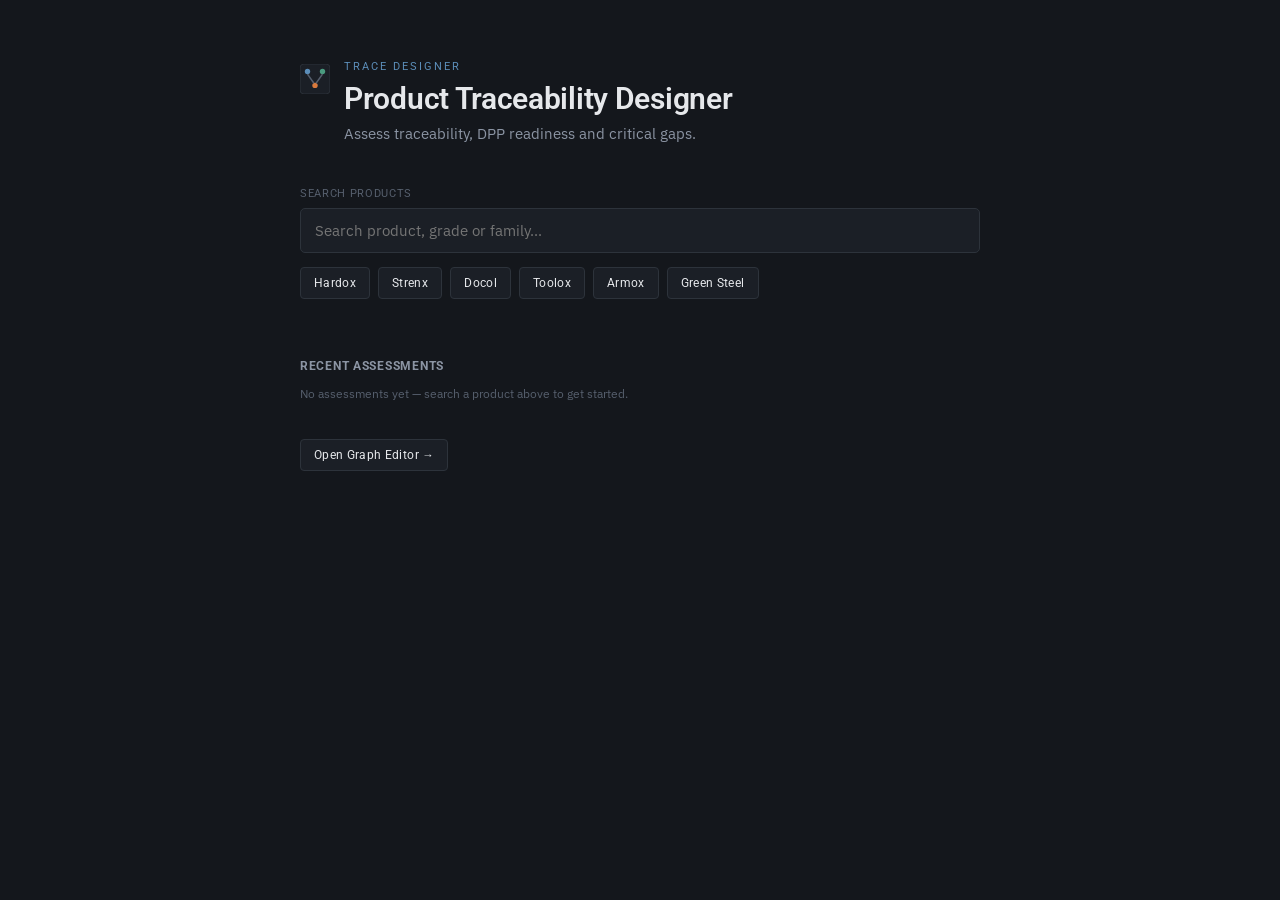
==== commit a6ee5b68: "Styles: fonts change" ====
--- a/index.html
+++ b/index.html
@@ -9,7 +9,7 @@
 
   <link rel="preconnect" href="https://fonts.googleapis.com">
 
-  <link href="https://fonts.googleapis.com/css2?family=IBM+Plex+Mono:wght@400;500;600;700&family=IBM+Plex+Sans:wght@400;500;600&display=swap"
+  <link href="https://fonts.googleapis.com/css2?family=IBM+Plex+Sans:wght@400;500;600&family=Roboto:wght@400;500;600;700&display=swap"
         rel="stylesheet">
 
   <link rel="stylesheet" href="css/styles.css">
@@ -216,3 +216,4 @@
 
 </body>
 </html>
+
--- a/css/styles.css
+++ b/css/styles.css
@@ -14,18 +14,18 @@
 
 .letterhead { border-bottom: 1px solid var(--line); padding-bottom: 18px; margin-bottom: 20px; display: flex; align-items: flex-start; gap: 14px; }
 .letterhead .logo { width: 28px; height: 28px; margin-top: 3px; flex: 0 0 auto; }
-.eyebrow { font-family: 'IBM Plex Mono', monospace; font-size: 11px; letter-spacing: .18em; color: var(--accent); text-transform: uppercase; margin-bottom: 8px; }
-h1 { font-family: 'IBM Plex Mono', monospace; font-weight: 600; font-size: 24px; margin: 0 0 10px; letter-spacing: -0.01em; }
+.eyebrow { font-family: 'Roboto', sans-serif; font-size: 11px; letter-spacing: .18em; color: var(--accent); text-transform: uppercase; margin-bottom: 8px; }
+h1 { font-family: 'Roboto', sans-serif; font-weight: 600; font-size: 24px; margin: 0 0 10px; letter-spacing: -0.01em; }
 .question { font-size: 13.5px; line-height: 1.6; color: var(--text-muted); max-width: 680px; margin: 0; font-style: italic; }
 
 .toolbar { display: flex; align-items: center; gap: 10px; margin-bottom: 16px; flex-wrap: wrap; }
-button { font-family: 'IBM Plex Mono', monospace; font-size: 11.5px; letter-spacing: .03em; background: var(--panel); color: var(--text); border: 1px solid var(--line); border-radius: 4px; padding: 8px 13px; cursor: pointer; transition: border-color .15s, background .15s; }
+button { font-family: 'Roboto', sans-serif; font-size: 11.5px; letter-spacing: .03em; background: var(--panel); color: var(--text); border: 1px solid var(--line); border-radius: 4px; padding: 8px 13px; cursor: pointer; transition: border-color .15s, background .15s; }
 button:hover { border-color: var(--accent); background: var(--panel-raised); }
 button:focus-visible, input:focus-visible, select:focus-visible, textarea:focus-visible { outline: 2px solid var(--accent); outline-offset: 1px; }
 .btn-primary { border-color: var(--accent); color: var(--accent); }
 .btn-active { border-color: var(--gap); color: var(--gap); background: var(--gap-bg); }
-.save-status { margin-left: auto; font-family: 'IBM Plex Mono', monospace; font-size: 11px; color: var(--text-faint); }
-.hint { font-family: 'IBM Plex Mono', monospace; font-size: 11px; color: var(--gap); align-self: center; }
+.save-status { margin-left: auto; font-family: 'Roboto', sans-serif; font-size: 11px; color: var(--text-faint); }
+.hint { font-family: 'Roboto', sans-serif; font-size: 11px; color: var(--gap); align-self: center; }
 
 .layout { display: flex; gap: 16px; align-items: flex-start; }
 #canvasWrap {
@@ -44,7 +44,7 @@
   user-select: none;
 }
 .node:active { cursor: grabbing; }
-.node .n-type { font-family: 'IBM Plex Mono', monospace; font-size: 9px; letter-spacing: .08em; text-transform: uppercase; display: flex; align-items: center; gap: 5px; color: var(--text-faint); margin-bottom: 3px; }
+.node .n-type { font-family: 'Roboto', sans-serif; font-size: 9px; letter-spacing: .08em; text-transform: uppercase; display: flex; align-items: center; gap: 5px; color: var(--text-faint); margin-bottom: 3px; }
 .n-dot { width: 6px; height: 6px; border-radius: 50%; flex: 0 0 auto; }
 .node .n-label { font-size: 12.5px; font-weight: 600; line-height: 1.3; color: var(--text); }
 .node.selected { border-color: var(--accent); box-shadow: 0 0 0 1px var(--accent); }
@@ -53,7 +53,7 @@
 .node.in-path { border-color: var(--accent); box-shadow: 0 0 0 1px var(--accent); }
 .node .n-order {
   position: absolute; top: -9px; left: -9px; width: 20px; height: 20px; border-radius: 50%; background: var(--accent);
-  color: #0D0F12; font-family: 'IBM Plex Mono', monospace; font-size: 10px; font-weight: 700;
+  color: #0D0F12; font-family: 'Roboto', sans-serif; font-size: 10px; font-weight: 700;
   display: flex; align-items: center; justify-content: center;
 }
 
@@ -69,9 +69,9 @@
 
 aside { width: 340px; flex: 0 0 340px; display: flex; flex-direction: column; gap: 14px; }
 .panel { border: 1px solid var(--line); border-radius: 6px; background: var(--panel); padding: 14px 14px 10px; }
-.panel h2 { font-family: 'IBM Plex Mono', monospace; font-size: 12px; letter-spacing: .06em; text-transform: uppercase; color: var(--text-muted); margin: 0 0 12px; font-weight: 600; }
+.panel h2 { font-family: 'Roboto', sans-serif; font-size: 12px; letter-spacing: .06em; text-transform: uppercase; color: var(--text-muted); margin: 0 0 12px; font-weight: 600; }
 .field { margin-bottom: 10px; }
-.field label { display: block; font-family: 'IBM Plex Mono', monospace; font-size: 10px; color: var(--text-faint); letter-spacing: .04em; margin-bottom: 4px; text-transform: uppercase; }
+.field label { display: block; font-family: 'Roboto', sans-serif; font-size: 10px; color: var(--text-faint); letter-spacing: .04em; margin-bottom: 4px; text-transform: uppercase; }
 .field input, .field select, .field textarea { width: 100%; background: var(--panel-raised); border: 1px solid var(--line-soft); border-radius: 3px; color: var(--text); font-family: 'IBM Plex Sans', sans-serif; font-size: 12.5px; padding: 6px 8px; }
 .field textarea { resize: vertical; min-height: 44px; font-family: 'IBM Plex Sans', sans-serif; }
 .empty-note { font-size: 12px; color: var(--text-faint); line-height: 1.5; }
@@ -80,8 +80,8 @@
 .path-row { border-top: 1px solid var(--line-soft); padding: 10px 0; }
 .path-row:first-child { border-top: none; }
 .path-name-row { display: flex; align-items: center; gap: 8px; margin-bottom: 5px; }
-.path-name { font-family: 'IBM Plex Mono', monospace; font-size: 12px; font-weight: 600; flex: 1; }
-.path-score { font-family: 'IBM Plex Mono', monospace; font-size: 12px; font-weight: 700; }
+.path-name { font-family: 'Roboto', sans-serif; font-size: 12px; font-weight: 600; flex: 1; }
+.path-score { font-family: 'Roboto', sans-serif; font-size: 12px; font-weight: 700; }
 .path-detail { font-size: 11.5px; line-height: 1.5; color: var(--text-muted); margin-bottom: 6px; }
 .path-detail b { color: var(--text); }
 .path-actions { display: flex; gap: 6px; }
@@ -89,7 +89,7 @@
 
 .draft-box { border: 1px dashed var(--gap); border-radius: 5px; padding: 10px; margin-bottom: 10px; }
 .draft-box input { width: 100%; margin-bottom: 8px; }
-.draft-list { font-family: 'IBM Plex Mono', monospace; font-size: 11px; color: var(--text-muted); margin-bottom: 8px; line-height: 1.6; }
+.draft-list { font-family: 'Roboto', sans-serif; font-size: 11px; color: var(--text-muted); margin-bottom: 8px; line-height: 1.6; }
 .draft-actions { display: flex; gap: 6px; }
 .draft-actions button { flex: 1; font-size: 11px; }
 
@@ -113,7 +113,7 @@
 
 .search-block { margin-bottom: 44px; }
 .search-block label {
-  display: block; font-family: 'IBM Plex Mono', monospace; font-size: 11px;
+  display: block; font-family: 'Roboto', sans-serif; font-size: 11px;
   letter-spacing: .06em; text-transform: uppercase; color: var(--text-faint); margin-bottom: 8px;
 }
 #productSearch {
@@ -122,7 +122,7 @@
   padding: 12px 14px; margin-bottom: 14px;
 }
 .chip-row { display: flex; flex-wrap: wrap; gap: 8px; margin-bottom: 16px; }
-.chip { font-family: 'IBM Plex Mono', monospace; font-size: 11.5px; }
+.chip { font-family: 'Roboto', sans-serif; font-size: 11.5px; }
 .result-list { display: flex; flex-direction: column; gap: 6px; }
 
 .result-item, .recent-item {
@@ -133,11 +133,11 @@
 }
 .result-item:hover, .recent-item:hover { border-color: var(--accent); }
 .result-family {
-  font-family: 'IBM Plex Mono', monospace; font-size: 10px; color: var(--text-faint); text-transform: uppercase;
+  font-family: 'Roboto', sans-serif; font-size: 10px; color: var(--text-faint); text-transform: uppercase;
 }
 
 .recent-block h2 {
-  font-family: 'IBM Plex Mono', monospace; font-size: 12px; letter-spacing: .06em;
+  font-family: 'Roboto', sans-serif; font-size: 12px; letter-spacing: .06em;
   text-transform: uppercase; color: var(--text-muted); margin-bottom: 12px;
 }
 .recent-list { list-style: none; padding: 0; margin: 0; display: flex; flex-direction: column; gap: 6px; }
@@ -146,21 +146,21 @@
 
 /* ---------- assessment ---------- */
 #assessmentView .app { max-width: 760px; margin: 0 auto; padding: 40px 20px 60px; }
-#assessmentContent h1 { font-family: 'IBM Plex Mono', monospace; font-size: 24px; margin: 0 0 20px; }
+#assessmentContent h1 { font-family: 'Roboto', sans-serif; font-size: 24px; margin: 0 0 20px; }
 
 .assessment-summary { display: flex; gap: 28px; margin-bottom: 30px; flex-wrap: wrap; }
 .summary-stat { display: flex; flex-direction: column; gap: 4px; }
 .stat-label {
-  font-family: 'IBM Plex Mono', monospace; font-size: 10px; letter-spacing: .06em;
+  font-family: 'Roboto', sans-serif; font-size: 10px; letter-spacing: .06em;
   text-transform: uppercase; color: var(--text-faint);
 }
-.stat-value { font-family: 'IBM Plex Mono', monospace; font-size: 26px; font-weight: 700; color: var(--text); }
+.stat-value { font-family: 'Roboto', sans-serif; font-size: 26px; font-weight: 700; color: var(--text); }
 
 .score-cards { display: flex; flex-direction: column; gap: 12px; margin-bottom: 28px; }
 .score-card { border: 1px solid var(--line); border-radius: 6px; background: var(--panel); padding: 14px 16px; }
 .score-card-head { display: flex; justify-content: space-between; align-items: center; margin-bottom: 6px; }
-.score-card-name { font-family: 'IBM Plex Mono', monospace; font-size: 13px; font-weight: 600; }
-.score-card-value { font-family: 'IBM Plex Mono', monospace; font-size: 18px; font-weight: 700; }
+.score-card-name { font-family: 'Roboto', sans-serif; font-size: 13px; font-weight: 600; }
+.score-card-value { font-family: 'Roboto', sans-serif; font-size: 18px; font-weight: 700; }
 .score-card-detail { font-size: 12.5px; line-height: 1.5; color: var(--text-muted); }
 .score-card-detail b { color: var(--text); }
 
@@ -168,3 +168,4 @@
   #homeView .hero { flex-direction: column; gap: 8px; }
   .assessment-summary { gap: 18px; }
 }
+
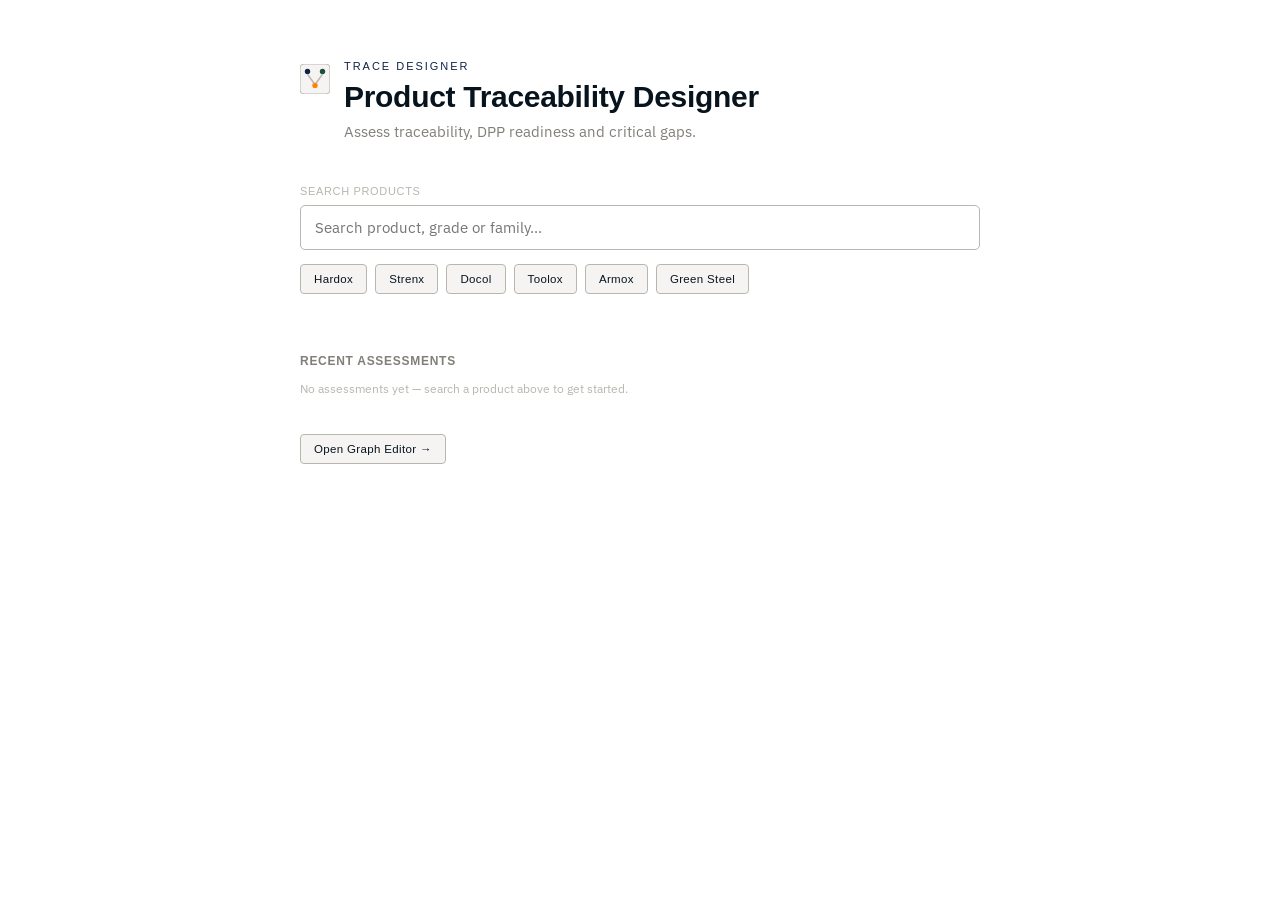
==== commit c6e4202a: "changed to light look and feel" ====
--- a/index.html
+++ b/index.html
@@ -9,7 +9,7 @@
 
   <link rel="preconnect" href="https://fonts.googleapis.com">
 
-  <link href="https://fonts.googleapis.com/css2?family=IBM+Plex+Sans:wght@400;500;600&family=Roboto:wght@400;500;600;700&display=swap"
+  <link href="https://fonts.googleapis.com/css2?family=IBM+Plex+Mono:wght@400;500;600;700&family=IBM+Plex+Sans:wght@400;500;600&display=swap"
         rel="stylesheet">
 
   <link rel="stylesheet" href="css/styles.css">
@@ -216,4 +216,3 @@
 
 </body>
 </html>
-
--- a/css/styles.css
+++ b/css/styles.css
@@ -1,15 +1,36 @@
 :root {
-  --bg: #14171C; --panel: #1B1F26; --panel-raised: #21262E; --line: #2D333B; --line-soft: #262B33;
-  --text: #E6E8EB; --text-muted: #8B94A3; --text-faint: #565F6D;
-  --traced: #4A9B7F; --traced-bg: rgba(74,155,127,0.14);
-  --partial: #C9A227; --partial-bg: rgba(201,162,39,0.14);
-  --gap: #D97A3D; --gap-bg: rgba(217,122,61,0.16);
-  --unknown: #5B6472; --unknown-bg: rgba(91,100,114,0.16);
-  --accent: #5B8DB8;
+  /* ---- SSAB brand palette (source of truth) ---- */
+  --ssab-blue: #0f2445;
+  --warm-1: #f5f4f2; --warm-2: #e5e3de; --warm-3: #b9b6af; --warm-4: #827e79;
+  --cool-1: #f6f8f6; --cool-2: #e4e7e4; --cool-3: #b2b6b2; --cool-4: #787c78;
+  --ssab-yellow: #faff8d; --ssab-red: #ff4433;
+  --white: #ffffff; --almost-black: #07141e;
+  --chart-blue: #005082; --chart-blue-light: #a1daf7;
+  --chart-orange: #ff8200; --chart-orange-light: #ffc3a7;
+  --chart-green: #1e4e40; --chart-green-light: #c1ebe2;
+
+  /* ---- app tokens (mapped from the brand palette above) ---- */
+  --bg: var(--white);
+  --panel: var(--warm-1);
+  --panel-raised: var(--warm-2);
+  --line: var(--warm-3);
+  --line-soft: var(--warm-2);
+
+  --text: var(--almost-black);
+  --text-muted: var(--warm-4);
+  --text-faint: var(--warm-3);
+
+  --accent: var(--ssab-blue);
+
+  /* status encoding — uses the brand's tables/charts pairs, as intended */
+  --traced: var(--chart-green);  --traced-bg: var(--chart-green-light);
+  --partial: var(--chart-orange); --partial-bg: var(--chart-orange-light);
+  --gap: var(--ssab-red);        --gap-bg: rgba(255,68,51,0.14);
+  --unknown: var(--cool-4);      --unknown-bg: var(--cool-2);
 }
 * { box-sizing: border-box; }
 html, body { margin: 0; background: var(--bg); color: var(--text); font-family: 'IBM Plex Sans', sans-serif; }
-::selection { background: var(--accent); color: #0D0F12; }
+::selection { background: var(--accent); color: var(--white); }
 .app { max-width: 1400px; margin: 0 auto; padding: 28px 20px 60px; }
 
 .letterhead { border-bottom: 1px solid var(--line); padding-bottom: 18px; margin-bottom: 20px; display: flex; align-items: flex-start; gap: 14px; }
@@ -31,8 +52,8 @@
 #canvasWrap {
   flex: 1; min-width: 0; height: 600px; overflow: auto; border: 1px solid var(--line); border-radius: 6px;
   background:
-    linear-gradient(var(--panel) 1px, transparent 1px) 0 0/24px 24px,
-    linear-gradient(90deg, var(--panel) 1px, transparent 1px) 0 0/24px 24px,
+    linear-gradient(var(--line-soft) 1px, transparent 1px) 0 0/24px 24px,
+    linear-gradient(90deg, var(--line-soft) 1px, transparent 1px) 0 0/24px 24px,
     var(--bg);
 }
 #canvasInner { position: relative; width: 1300px; height: 760px; }
@@ -53,7 +74,7 @@
 .node.in-path { border-color: var(--accent); box-shadow: 0 0 0 1px var(--accent); }
 .node .n-order {
   position: absolute; top: -9px; left: -9px; width: 20px; height: 20px; border-radius: 50%; background: var(--accent);
-  color: #0D0F12; font-family: 'Roboto', sans-serif; font-size: 10px; font-weight: 700;
+  color: var(--white); font-family: 'Roboto', sans-serif; font-size: 10px; font-weight: 700;
   display: flex; align-items: center; justify-content: center;
 }
 
@@ -72,7 +93,7 @@
 .panel h2 { font-family: 'Roboto', sans-serif; font-size: 12px; letter-spacing: .06em; text-transform: uppercase; color: var(--text-muted); margin: 0 0 12px; font-weight: 600; }
 .field { margin-bottom: 10px; }
 .field label { display: block; font-family: 'Roboto', sans-serif; font-size: 10px; color: var(--text-faint); letter-spacing: .04em; margin-bottom: 4px; text-transform: uppercase; }
-.field input, .field select, .field textarea { width: 100%; background: var(--panel-raised); border: 1px solid var(--line-soft); border-radius: 3px; color: var(--text); font-family: 'IBM Plex Sans', sans-serif; font-size: 12.5px; padding: 6px 8px; }
+.field input, .field select, .field textarea { width: 100%; background: var(--white); border: 1px solid var(--line); border-radius: 3px; color: var(--text); font-family: 'IBM Plex Sans', sans-serif; font-size: 12.5px; padding: 6px 8px; }
 .field textarea { resize: vertical; min-height: 44px; font-family: 'IBM Plex Sans', sans-serif; }
 .empty-note { font-size: 12px; color: var(--text-faint); line-height: 1.5; }
 .del-btn { font-size: 11px; color: var(--gap); border-color: var(--gap); width: 100%; margin-top: 2px; }
@@ -117,7 +138,7 @@
   letter-spacing: .06em; text-transform: uppercase; color: var(--text-faint); margin-bottom: 8px;
 }
 #productSearch {
-  width: 100%; background: var(--panel); border: 1px solid var(--line); border-radius: 5px;
+  width: 100%; background: var(--white); border: 1px solid var(--line); border-radius: 5px;
   color: var(--text); font-family: 'IBM Plex Sans', sans-serif; font-size: 15px;
   padding: 12px 14px; margin-bottom: 14px;
 }
@@ -168,4 +189,3 @@
   #homeView .hero { flex-direction: column; gap: 8px; }
   .assessment-summary { gap: 18px; }
 }
-
